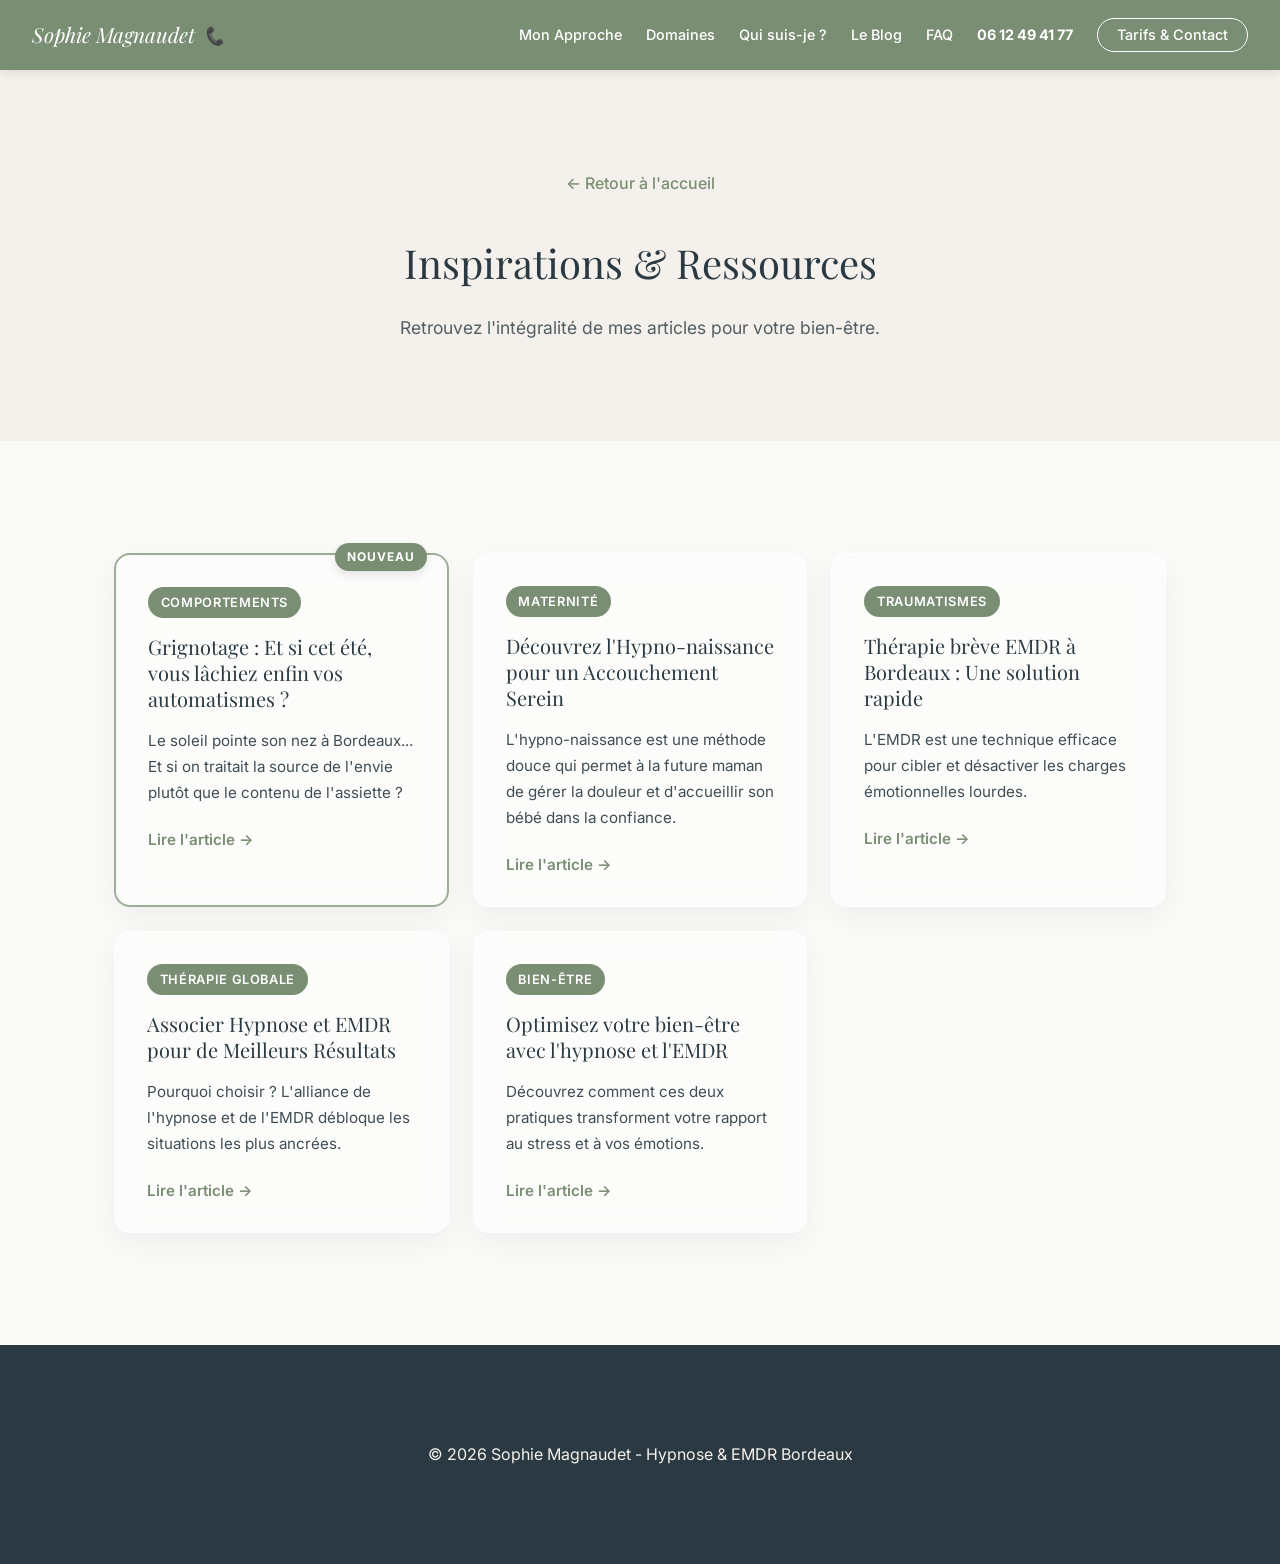
==== blog.html @ c0cc3ae2 "Add files via upload" ====
<!DOCTYPE html>
<html lang="fr" prefix="og: https://ogp.me/ns#">
<head>
    <meta charset="UTF-8">
    <meta name="viewport" content="width=device-width, initial-scale=1.0">

    <!-- ✅ SEO : Robots -->
    <meta name="robots" content="index, follow">

    <!-- ✅ SEO : Title & Meta Description -->
    <title>Blog Inspirations & Ressources | Sophie Magnaudet — Hypnose & EMDR Bordeaux</title>
    <meta name="description" content="Découvrez tous les articles de Sophie Magnaudet sur l'hypnose, l'EMDR et le bien-être à Bordeaux. Ressources pour surmonter le stress, les traumatismes et les blocages.">
    
    <link rel="canonical" href="https://www.hypnose-emdr-bordeaux.com/blog.html">

    <!-- Polices Google -->
    <link rel="preconnect" href="https://fonts.googleapis.com">
    <link rel="preconnect" href="https://fonts.gstatic.com" crossorigin>
    <link href="https://fonts.googleapis.com/css2?family=Inter:wght@400;500&family=Playfair+Display:ital,wght@0,400;0,600;1,400&display=swap" rel="stylesheet">

    <link rel="stylesheet" href="./styles.css">
    <style>
        .blog-header {
            padding: 100px 0 50px;
            background-color: var(--color-background);
            text-align: center;
        }
        .back-home {
            margin-bottom: 2rem;
            display: inline-block;
            color: var(--color-primary-dark);
            text-decoration: none;
            font-weight: 500;
        }
        .back-home:hover {
            text-decoration: underline;
        }
    </style>
</head>
<body>

    <!-- NAVIGATION -->
    <nav class="navbar" role="navigation" aria-label="Navigation principale">
        <div class="nav-brand">
            <a href="index.html" style="color: white; text-decoration: none;">Sophie Magnaudet</a>
            <a href="tel:0612494177" class="nav-mobile-tel" aria-label="Appeler">📞</a>
        </div>
        <a href="index.html#tarifs" class="nav-mobile-contact">Contact</a>
        <button class="hamburger" id="hamburger-btn" aria-label="Ouvrir le menu" aria-expanded="false">
            <span></span><span></span><span></span>
        </button>
        <ul class="nav-links" id="nav-menu">
            <li><a href="index.html#approche">Mon Approche</a></li>
            <li><a href="index.html#domaines">Domaines</a></li>
            <li><a href="index.html#qui-suis-je">Qui suis-je ?</a></li>
            <li><a href="#blog">Le Blog</a></li>
            <li><a href="index.html#faq">FAQ</a></li>
            <li><a href="tel:0612494177" class="nav-tel">06 12 49 41 77</a></li>
            <li><a href="index.html#tarifs" class="nav-btn">Tarifs & Contact</a></li>
        </ul>
    </nav>

    <header class="blog-header">
        <div class="container">
            <a href="index.html" class="back-home">← Retour à l'accueil</a>
            <h1 class="section-title">Inspirations & Ressources</h1>
            <p class="section-subtitle">Retrouvez l'intégralité de mes articles pour votre bien-être.</p>
        </div>
    </header>

    <!-- SECTION BLOG COMPLÈTE -->
    <section id="blog" class="section bg-light">
        <div class="container">
            <div class="blog-grid" id="blog-container">

                <!-- Article 5 (Nouveau) -->
                <article class="blog-card glass-card is-new">
                    <div class="new-badge">Nouveau</div>
                    <span class="blog-tag" style="background-color: var(--color-primary-dark);">Comportements</span>
                    <h3>Grignotage : Et si cet été, vous lâchiez enfin vos automatismes ?</h3>
                    <p>Le soleil pointe son nez à Bordeaux... Et si on traitait la source de l'envie plutôt que le contenu de l'assiette ?</p>
                    <div class="inline-article" id="art-5" style="display:none">
                        <div class="inline-article-body">
                            <p>Le soleil pointe son nez à Bordeaux, les terrasses se remplissent et, avec l’arrivée des beaux jours, une vieille habitude pointe souvent le bout de son nez : le grignotage.</p>
                            <p>Que ce soit par ennui le dimanche après-midi, pour décompresser après une journée de travail intense, ou simplement parce que le placard de la cuisine nous "appelle", ces petites bouchées répétées finissent par peser lourd sur la balance, et encore plus sur le moral.</p>
                            <p>Et si, cette année, avant de sortir les maillots, on s’occupait de « l’envie » plutôt que du contenu de l'assiette ?</p>
                            <h4>Le grignotage : quand la nourriture sert de « doudou »</h4>
                            <p>Soyons honnêtes : on grignote rarement du brocoli par ennui. On se tourne vers le sucre ou le gras parce qu’ils agissent comme un réconfort immédiat.</p>
                            <p>Dans mon cabinet, j'entends souvent : « Je ne sais pas pourquoi je fais ça, c’est plus fort que moi. » C’est normal ! Votre cerveau a simplement créé un court-circuit.</p>
                            <h4>L'EMDR et l'Hypnose pour "dé-cliquer" le grignotage</h4>
                            <p>La bonne nouvelle ? Un comportement, ça se modifie. Pas avec de la volonté pure, mais en retravaillant le mécanisme à la source.</p>
                            <p><strong>1. L'EMDR pour apaiser le besoin de compensation</strong><br>L'EMDR permet d'aller voir ce qui se cache derrière l'envie de grignoter.</p>
                            <p><strong>2. L'Hypnose pour reprogrammer le plaisir</strong><br>L'hypnose est l'outil roi pour changer les habitudes.</p>
                            <h4>3 astuces pour commencer dès aujourd'hui</h4>
                            <ul>
                                <li><strong>La pause de 5 minutes :</strong> Quand l'envie arrive, attendez un peu.</li>
                                <li><strong>Identifiez le besoin :</strong> Faim réelle ou besoin émotionnel ?</li>
                                <li><strong>Changez d'environnement :</strong> Rompez le rituel !</li>
                            </ul>
                        </div>
                        <button class="read-more-btn" onclick="toggleInline('art-5', this)">Refermer ↑</button>
                    </div>
                    <button onclick="toggleInline('art-5', this)" class="read-more-btn">Lire l'article →</button>
                </article>

                <!-- Article 1 -->
                <article class="blog-card glass-card">
                    <span class="blog-tag" style="background-color: var(--color-primary-dark);">Maternité</span>
                    <h3>Découvrez l'Hypno-naissance pour un Accouchement Serein</h3>
                    <p>L'hypno-naissance est une méthode douce qui permet à la future maman de gérer la douleur et d'accueillir son bébé dans la confiance.</p>
                    <div class="inline-article" id="art-1" style="display:none">
                        <div class="inline-article-body">
                            <h4>Qu'est-ce que l'hypno-naissance ?</h4>
                            <p>Il s'agit d'un état de relaxation profonde où le corps et l'esprit sont apaisés.</p>
                            <h4>Les bienfaits</h4>
                            <ul>
                                <li><strong>Gestion de la douleur :</strong> L'auto-hypnose modifie la perception.</li>
                                <li><strong>Réduction de l'anxiété :</strong> Libération des peurs.</li>
                            </ul>
                        </div>
                        <button class="read-more-btn" onclick="toggleInline('art-1', this)">Refermer ↑</button>
                    </div>
                    <button onclick="toggleInline('art-1', this)" class="read-more-btn">Lire l'article →</button>
                </article>

                <!-- Article 2 -->
                <article class="blog-card glass-card">
                    <span class="blog-tag" style="background-color: var(--color-primary-dark);">Traumatismes</span>
                    <h3>Thérapie brève EMDR à Bordeaux : Une solution rapide</h3>
                    <p>L'EMDR est une technique efficace pour cibler et désactiver les charges émotionnelles lourdes.</p>
                    <div class="inline-article" id="art-2" style="display:none">
                        <div class="inline-article-body">
                            <h4>Qu'est-ce que la thérapie brève EMDR ?</h4>
                            <p>L'EMDR utilise la stimulation bilatérale du cerveau pour traiter les traumatismes.</p>
                        </div>
                        <button class="read-more-btn" onclick="toggleInline('art-2', this)">Refermer ↑</button>
                    </div>
                    <button onclick="toggleInline('art-2', this)" class="read-more-btn">Lire l'article →</button>
                </article>

                <!-- Article 3 -->
                <article class="blog-card glass-card">
                    <span class="blog-tag" style="background-color: var(--color-primary-dark);">Thérapie Globale</span>
                    <h3>Associer Hypnose et EMDR pour de Meilleurs Résultats</h3>
                    <p>Pourquoi choisir ? L'alliance de l'hypnose et de l'EMDR débloque les situations les plus ancrées.</p>
                    <div class="inline-article" id="art-3" style="display:none">
                        <div class="inline-article-body">
                            <h4>Pourquoi associer hypnose et EMDR ?</h4>
                            <p>L'hypnose prépare l'esprit, l'EMDR traite le traumatisme en profondeur.</p>
                        </div>
                        <button class="read-more-btn" onclick="toggleInline('art-3', this)">Refermer ↑</button>
                    </div>
                    <button onclick="toggleInline('art-3', this)" class="read-more-btn">Lire l'article →</button>
                </article>

                <!-- Article 4 -->
                <article class="blog-card glass-card">
                    <span class="blog-tag" style="background-color: var(--color-primary-dark);">Bien-être</span>
                    <h3>Optimisez votre bien-être avec l'hypnose et l'EMDR</h3>
                    <p>Découvrez comment ces deux pratiques transforment votre rapport au stress et à vos émotions.</p>
                    <div class="inline-article" id="art-4" style="display:none">
                        <div class="inline-article-body">
                            <h4>Les bienfaits concrets</h4>
                            <ul>
                                <li>Réduction du stress</li>
                                <li>Sommeil amélioré</li>
                                <li>Confiance en soi</li>
                            </ul>
                        </div>
                        <button class="read-more-btn" onclick="toggleInline('art-4', this)">Refermer ↑</button>
                    </div>
                    <button onclick="toggleInline('art-4', this)" class="read-more-btn">Lire l'article →</button>
                </article>

            </div>
        </div>
    </section>

    <footer class="section footer-section">
        <div class="container text-center">
            <p>© 2026 Sophie Magnaudet - Hypnose & EMDR Bordeaux</p>
        </div>
    </footer>

    <script>
        // Menu Hamburger
        const hamburgerBtn = document.getElementById('hamburger-btn');
        const navMenu = document.getElementById('nav-menu');
        hamburgerBtn.addEventListener('click', () => {
            const expanded = hamburgerBtn.getAttribute('aria-expanded') === 'true';
            hamburgerBtn.setAttribute('aria-expanded', !expanded);
            navMenu.classList.toggle('active');
        });

        // Toggle articles
        function toggleInline(id, btn) {
            const art = document.getElementById(id);
            if (art.style.display === 'none' || art.style.display === '') {
                art.style.display = 'block';
                btn.innerText = 'Refermer ↑';
            } else {
                art.style.display = 'none';
                btn.innerText = 'Lire l\'article →';
                // Scroll back to card if needed
                btn.closest('.blog-card').scrollIntoView({ behavior: 'smooth', block: 'start' });
            }
        }
    </script>
</body>
</html>
---- styles.css ----
﻿/* =========================================
   Design System â€” Hypnose & EMDR Bordeaux
   Sophie Magnaudet | Premium & ThÃ©rapeutique
   ========================================= */
:root {
    --color-primary: #9DAE97;
    --color-primary-dark: #7A8E74;
    --color-background: #F4F0EB;
    --color-bg-light: #FAFAF8;
    --color-text: #2B3A42;
    --color-white: #FFFFFF;
    --color-glass-bg: rgba(255, 255, 255, 0.45);
    --color-glass-border: rgba(255, 255, 255, 0.6);
    --nav-height: 70px;
}

* { margin: 0; padding: 0; box-sizing: border-box; }

html { 
    scroll-behavior: smooth; 
}

/* Offset pour les ancres avec le menu fixe */
section, footer, [id] {
    scroll-margin-top: 80px;
}

body {
    font-family: 'Inter', sans-serif;
    color: var(--color-text);
    background-color: var(--color-background);
    line-height: 1.7;
}

h1, h2, h3 { font-family: 'Playfair Display', serif; font-weight: 400; }
img { max-width: 100%; height: auto; display: block; }

.text-center { text-align: center; }
.bg-light { background-color: var(--color-bg-light); }

/* =======================================
   CONTENEURS & SECTIONS
   ======================================= */
.container {
    max-width: 1100px;
    margin: 0 auto;
    padding: 0 1.5rem;
}

.section { padding: 6rem 0; }

.section-title {
    font-size: clamp(1.8rem, 4vw, 2.5rem); /* Responsive sans media query */
    text-align: center;
    margin-bottom: 3rem;
    color: var(--color-text);
}

.section-subtitle {
    text-align: center;
    font-size: 1.1rem;
    margin-top: -2rem;
    margin-bottom: 3rem;
    opacity: 0.8;
}

/* =======================================
   TOP BAR (Contact info prior to Navigation)
   ======================================= */
.top-bar {
    background-color: var(--color-background);
    color: var(--color-text);
    border-bottom: 1px solid rgba(43, 58, 66, 0.1);
    font-size: 0.85rem;
}

.top-bar-inner {
    display: flex;
    justify-content: space-between;
    align-items: center;
    padding: 0.5rem 1.5rem;
}

.top-bar-right {
    display: flex;
    gap: 1.5rem;
    align-items: center;
}

.top-bar a {
    color: inherit;
    text-decoration: none;
    transition: color 0.3s ease;
}

.top-bar a:hover {
    color: var(--color-primary-dark);
}

@media screen and (max-width: 768px) {
    .top-bar-inner {
        flex-direction: column;
        gap: 0.25rem;
        text-align: center;
        padding: 0.5rem 1rem;
    }
    .hide-mobile {
        display: none !important;
    }
    .top-bar-right {
        justify-content: center;
    }
}

/* =======================================
   NAVIGATION â€” avec hamburger mobile
   ======================================= */
.navbar {
    position: sticky;
    top: 0;
    left: 0;
    width: 100%;
    height: var(--nav-height);
    display: flex;
    justify-content: space-between;
    align-items: center;
    padding: 0 2rem;
    z-index: 200;
    background: var(--color-primary-dark);
    box-shadow: 0 2px 10px rgba(0,0,0,0.1);
    flex-shrink: 0;
}

.nav-brand {
    font-family: 'Playfair Display', serif;
    font-size: 1.3rem;
    font-style: italic;
    color: var(--color-white);
    text-decoration: none;
    display: flex;
    align-items: center;
    gap: 0.5rem;
}

.nav-mobile-tel {
    display: inline; /* visible everywhere */
    text-decoration: none;
    font-size: 1.1rem;
    line-height: 1;
}

.nav-mobile-contact {
    display: none; /* hidden on desktop */
}

.nav-links {
    list-style: none;
    display: flex;
    align-items: center;
    gap: 1.5rem;
}

.nav-links a {
    text-decoration: none;
    color: var(--color-white);
    font-weight: 500;
    font-size: 0.9rem;
    transition: opacity 0.3s;
    white-space: nowrap;
}

.nav-links a:hover { opacity: 0.8; }

.nav-tel {
    font-weight: 700 !important;
}

.nav-btn {
    border: 1px solid var(--color-white);
    padding: 0.45rem 1.2rem;
    border-radius: 20px;
}

/* Bouton hamburger */
.hamburger {
    display: none;
    flex-direction: column;
    justify-content: center;
    gap: 5px;
    width: 40px;
    height: 40px;
    background: none;
    border: none;
    cursor: pointer;
    padding: 4px;
    z-index: 300;
}

.hamburger span {
    display: block;
    width: 100%;
    height: 2px;
    background-color: var(--color-white);
    border-radius: 2px;
    transition: all 0.3s ease;
}

/* =======================================
   HERO SECTION
   ======================================= */
.hero-section {
    position: relative;
    min-height: 700px;
    height: auto;
    display: flex;
    align-items: center;
    justify-content: center;
    background: url('https://images.unsplash.com/photo-1441974231531-c6227db76b6e?q=60&w=1280&auto=format&fit=crop') no-repeat center top / cover;
    overflow: hidden;
}

.hero-overlay {
    position: absolute;
    inset: 0;
    /* Overlay solide sans blur pour meilleures performances */
    background: linear-gradient(135deg, rgba(244, 240, 235, 0.95) 0%, rgba(244, 240, 235, 0.80) 100%);
    z-index: 1;
}

.hero-content {
    position: relative;
    z-index: 2;
    text-align: center;
    max-width: 820px;
    width: 100%;
    padding: 2rem 1.5rem;
    margin-top: 0;
}

/* Split layout: text + photo */
.hero-content-split {
    max-width: 1100px;
    display: flex;
    align-items: center;
    gap: 4rem;
    text-align: left;
}

.hero-text {
    flex: 1;
    min-width: 0;
}

.hero-text .glass-card {
    max-width: 100%;
    margin: 0;
}

.hero-text .cta-container {
    justify-content: flex-start;
}

.hero-photo-wrapper {
    flex-shrink: 0;
    display: flex;
    align-items: center;
    justify-content: center;
}

.hero-photo {
    width: 280px;
    height: auto;
    object-fit: contain;
    border-radius: 12px;
    border: 3px solid var(--color-glass-border);
    box-shadow: 0 20px 60px rgba(0, 0, 0, 0.15);
}


.hero-title {
    font-size: clamp(1.6rem, 3vw, 2.5rem);
    color: var(--color-text);
    margin-bottom: 1rem;
    line-height: 1.3;
    text-shadow: 0 4px 15px rgba(255, 255, 255, 0.9);
}

.hero-main-keyword {
    display: block;
    font-size: clamp(2.2rem, 5vw, 4rem);
    font-family: 'Playfair Display', serif;
    font-weight: 600;
    color: var(--color-primary-dark);
    margin-bottom: 0.5rem;
    line-height: 1.1;
}

.hero-title .highlight {
    font-style: italic;
    color: var(--color-primary-dark);
}

.hero-subtitle {
    font-size: clamp(1rem, 2.5vw, 1.15rem);
    margin-bottom: 2rem;
    font-weight: 400;
    color: var(--color-text);
    text-shadow: 0 2px 10px rgba(255, 255, 255, 0.8);
}

/* =======================================
   EXPERTISES
   ======================================= */
.expertises-section {
    background-color: var(--color-background);
    padding-top: 4rem;
    padding-bottom: 2rem;
}

.expertise-grid {
    display: grid;
    grid-template-columns: repeat(auto-fit, minmax(320px, 1fr));
    gap: 2.5rem;
    max-width: 900px;
    margin: 0 auto;
}

.expertise-card {
    display: flex;
    flex-direction: column;
    align-items: center;
    text-align: center;
    padding: 3rem 2rem;
    border: 2px solid transparent;
    transition: transform 0.4s ease, box-shadow 0.4s ease, border-color 0.4s ease;
}

.expertise-card:hover {
    transform: translateY(-10px);
    box-shadow: 0 15px 40px rgba(0, 0, 0, 0.08);
    border-color: var(--color-primary);
}

.expertise-icon {
    font-size: 3.5rem;
    margin-bottom: 1.5rem;
}

.expertise-card h3 {
    font-size: 1.8rem;
    color: var(--color-primary-dark);
    margin-bottom: 1rem;
}

.expertise-card p {
    font-size: 1.1rem;
    margin-bottom: 2rem;
    flex-grow: 1;
}

.expertise-btn {
    width: 100%;
    max-width: 200px;
}

/* =======================================
   GLASSMORPHISM CARDS
   ======================================= */
.glass-card {
    background: var(--color-glass-bg);
    border: 1px solid var(--color-glass-border);
    backdrop-filter: blur(12px);
    -webkit-backdrop-filter: blur(12px);
    border-radius: 16px;
    padding: 2rem;
    box-shadow: 0 10px 30px rgba(0, 0, 0, 0.05);
}

.hero-content .glass-card {
    max-width: 620px;
    margin: 0 auto;
}

.glass-text {
    font-size: 1.2rem;
    font-style: italic;
    margin-bottom: 1.5rem;
}

.glass-author {
    font-size: 0.85rem;
    font-weight: 500;
    display: block;
    margin-top: 0.5rem;
    color: var(--color-primary-dark);
    font-style: normal;
}

/* =======================================
   BOUTONS & CTA
   ======================================= */
.cta-container {
    display: flex;
    gap: 1rem;
    justify-content: center;
    margin-top: 1.5rem;
    flex-wrap: wrap;
}

.btn {
    text-decoration: none;
    padding: 0.85rem 1.8rem;
    border-radius: 30px;
    font-weight: 500;
    font-size: 0.95rem;
    transition: all 0.3s ease;
    display: inline-block;
}

.btn-primary {
    background-color: var(--color-primary);
    color: var(--color-white);
    border: 2px solid var(--color-primary);
    box-shadow: 0 4px 15px rgba(157, 174, 151, 0.4);
}

.btn-primary:hover {
    background-color: var(--color-primary-dark);
    border-color: var(--color-primary-dark);
    transform: translateY(-2px);
}

.btn-outline {
    background-color: transparent;
    color: var(--color-text);
    border: 2px solid rgba(43, 58, 66, 0.5);
}

.btn-outline:hover {
    background-color: var(--color-text);
    color: var(--color-white);
}

/* =======================================
   GRILLES
   ======================================= */
.grid-2 {
    display: grid;
    grid-template-columns: 1fr 1fr;
    gap: 3rem;
    align-items: center;
}

.approach-text p { margin-bottom: 1.2rem; font-size: 1.05rem; }

.card-grid {
    display: grid;
    grid-template-columns: repeat(auto-fit, minmax(280px, 1fr));
    gap: 1.5rem;
}

/* Plongeon dans l'Inconscient (CÃ´tÃ© Psycho) */
#domaines {
    background-color: var(--color-text);
    color: var(--color-background);
    position: relative;
    overflow: hidden;
}

#domaines::before {
    content: '';
    position: absolute;
    top: -50%; left: -50%; width: 200%; height: 200%;
    background: radial-gradient(circle, rgba(157, 174, 151, 0.07) 0%, transparent 50%),
                radial-gradient(circle, rgba(122, 142, 116, 0.03) 0%, transparent 40%);
    background-position: 0 0, 30% 30%;
    pointer-events: none;
    z-index: 0;
}

#domaines .container { position: relative; z-index: 1; }

#domaines .section-title,
#domaines .section-subtitle {
    color: var(--color-background);
}

#domaines .glass-card {
    background: rgba(255, 255, 255, 0.05);
    border: 1px solid rgba(255, 255, 255, 0.1);
    box-shadow: 0 4px 30px rgba(0, 0, 0, 0.3);
    backdrop-filter: blur(8px);
}

.domain-card h3 {
    font-size: 1.3rem;
    margin-bottom: 0.8rem;
    color: var(--color-primary-dark);
}

#domaines .domain-card h3 {
    color: var(--color-primary);
}

/* =======================================
   CARNET DE VOYAGE (Qui suis-je)
   ======================================= */
.diary-card {
    max-width: 750px;
    margin: 0 auto;
    padding: 3rem;
    background-color: var(--color-white);
    background-image: linear-gradient(rgba(157, 174, 151, 0.07) 1px, transparent 1px);
    background-size: 100% 2.5rem;
    border-radius: 8px;
    box-shadow: 2px 4px 20px rgba(0, 0, 0, 0.07);
}

.diary-text {
    font-family: 'Playfair Display', serif;
    font-size: 1.1rem;
    line-height: 2.5rem;
    color: var(--color-text);
    margin-bottom: 0.5rem;
}

.italic-text { font-style: italic; color: var(--color-primary-dark); }

.diary-signature {
    display: flex;
    align-items: center;
    justify-content: flex-end;
    gap: 1rem;
    margin-top: 2.5rem;
    font-family: 'Playfair Display', serif;
    font-style: italic;
    color: var(--color-primary-dark);
    font-size: 1.1rem;
}

.diary-signature img {
    width: 60px;
    height: auto;
    border-radius: 6px;
    object-fit: contain;
    border: 2px solid var(--color-primary);
    flex-shrink: 0;
}

/* =======================================
   LE BLOG
   ======================================= */
.blog-grid {
    display: grid;
    grid-template-columns: repeat(auto-fit, minmax(280px, 1fr));
    gap: 1.5rem;
    padding: 1rem 0;
}

.blog-card {
    display: flex;
    flex-direction: column;
    padding: 2rem;
    transition: transform 0.3s ease, box-shadow 0.3s ease;
}

.blog-card:hover {
    transform: translateY(-5px);
    box-shadow: 0 12px 30px rgba(0, 0, 0, 0.08);
    border-color: var(--color-primary);
}

.blog-tag {
    display: inline-block;
    align-self: flex-start;
    padding: 0.3rem 0.8rem;
    background-color: var(--color-primary);
    color: var(--color-white);
    border-radius: 20px;
    font-size: 0.8rem;
    font-weight: 600;
    margin-bottom: 1rem;
    text-transform: uppercase;
    letter-spacing: 0.05em;
}

.blog-card h3 {
    font-size: 1.25rem;
    margin-bottom: 1rem;
    color: var(--color-text);
    line-height: 1.3;
}

.blog-card p {
    font-size: 0.95rem;
    opacity: 0.9;
}

.read-more-btn {
    background: none;
    border: none;
    color: var(--color-primary-dark);
    font-weight: 600;
    font-size: 0.95rem;
    cursor: pointer;
    text-align: left;
    margin-top: 1.5rem;
    padding: 0;
    display: inline-flex;
    align-items: center;
    gap: 0.5rem;
    transition: color 0.3s, transform 0.3s;
    font-family: 'Inter', sans-serif;
    outline: none;
}

.read-more-btn:hover, .read-more-btn:focus {
    color: var(--color-text);
}

.read-more-btn span {
    transition: transform 0.3s ease;
}

.read-more-btn:hover span, .read-more-btn:focus span {
    transform: translateX(5px);
}

/* =======================================
   FAQ
   ======================================= */
.faq-list {
    display: flex;
    flex-direction: column;
    gap: 1.2rem;
    max-width: 780px;
    margin: 0 auto;
}

.faq-q {
    font-size: 1.1rem;
    margin-bottom: 0.6rem;
    color: var(--color-text);
    font-family: 'Inter', sans-serif;
    font-weight: 600;
}

/* =======================================
   FOOTER & CONTACT
   ======================================= */
.footer-section {
    background-color: var(--color-text);
    color: var(--color-background);
}

.footer-section .section-title,
.footer-section h3 {
    color: var(--color-background);
}

.tarif-box {
    max-width: 480px;
    margin: 0 auto 3rem auto;
    background: rgba(255, 255, 255, 0.08);
    border-color: rgba(255, 255, 255, 0.2);
}

.tarif-price {
    font-family: 'Playfair Display', serif;
    font-size: 2.8rem;
    color: var(--color-primary);
    margin-bottom: 0.5rem;
}

.tarif-note { font-size: 0.9rem; opacity: 0.7; margin-top: 0.8rem; }

.contact-cards {
    display: flex;
    justify-content: center;
    gap: 2rem;
    margin: 2rem auto;
    flex-wrap: wrap;
}

.contact-action-card {
    text-decoration: none;
    color: var(--color-background);
    padding: 2rem;
    min-width: 260px;
    max-width: 300px;
    text-align: center;
    background: rgba(255, 255, 255, 0.08);
    border-color: rgba(255, 255, 255, 0.2);
    transition: all 0.3s ease;
    flex: 1;
}

.contact-action-card:hover {
    transform: translateY(-5px);
    background: rgba(255, 255, 255, 0.15);
}

.contact-action-card h3 {
    margin: 0.8rem 0 0.5rem;
    font-size: 1.3rem;
    color: var(--color-background);
}

.contact-hl {
    color: var(--color-primary);
    font-weight: 600;
    font-size: 1.05rem;
    display: block;
    margin-top: 0.3rem;
}

.footer-address {
    font-style: normal;
    margin-top: 2rem;
    font-size: 1rem;
    opacity: 0.8;
}

.footer-copy {
    margin-top: 3rem;
    font-size: 0.8rem;
    opacity: 0.4;
}

/* =======================================
   ARTICLES INLINE â€” Compatible iFrame Wix
   (remplace la modal non-fonctionnelle dans les iFrames)
   ======================================= */
.inline-article {
    border-top: 2px solid var(--color-primary);
    margin-top: 1.5rem;
    padding-top: 1.5rem;
    animation: fadeInDown 0.3s ease;
}

@keyframes fadeInDown {
    from { opacity: 0; transform: translateY(-10px); }
    to   { opacity: 1; transform: translateY(0); }
}

.inline-article-body h4 {
    font-family: 'Playfair Display', serif;
    font-size: 1.2rem;
    color: var(--color-primary-dark);
    margin-bottom: 0.8rem;
    margin-top: 1.2rem;
}

.inline-article-body h4:first-child {
    margin-top: 0;
}

.inline-article-body p {
    margin-bottom: 1rem;
    line-height: 1.7;
    font-size: 0.97rem;
    color: var(--color-text);
}

.inline-article-body ul {
    padding-left: 1.2rem;
    margin-bottom: 1rem;
}

.inline-article-body li {
    margin-bottom: 0.5rem;
    line-height: 1.6;
    font-size: 0.95rem;
}




/* =======================================
   ANIMATIONS
   ======================================= */
@keyframes fadeIn {
    from { opacity: 0; transform: translateY(20px); }
    to   { opacity: 1; transform: translateY(0); }
}

/* =======================================
   CONTACT FORM
   ======================================= */
.contact-form-container {
    max-width: 600px;
    margin: 3rem auto;
    padding: 2.5rem 2rem;
    background: rgba(255, 255, 255, 0.05);
    border: 1px solid rgba(255, 255, 255, 0.15);
    text-align: left;
    border-radius: 12px;
}

.contact-form-container h3 {
    text-align: center;
    color: var(--color-background);
    font-size: 1.8rem;
    margin-bottom: 0.5rem;
}

.contact-form-subtitle {
    text-align: center;
    color: rgba(244, 240, 235, 0.8);
    font-size: 0.95rem;
    margin-bottom: 2rem;
}

.form-group {
    margin-bottom: 1.5rem;
}

.form-group label {
    display: block;
    margin-bottom: 0.5rem;
    color: rgba(244, 240, 235, 0.9);
    font-size: 0.9rem;
    font-weight: 500;
}

.form-input {
    width: 100%;
    padding: 0.9rem 1rem;
    border: 1px solid rgba(255, 255, 255, 0.2);
    border-radius: 8px;
    background: rgba(255, 255, 255, 0.1);
    color: var(--color-background);
    font-family: 'Inter', sans-serif;
    font-size: 1rem;
    transition: border-color 0.3s, background 0.3s;
}

.form-input::placeholder {
    color: rgba(244, 240, 235, 0.5);
}

.form-input:focus {
    outline: none;
    border-color: var(--color-primary);
    background: rgba(255, 255, 255, 0.15);
}

.submit-btn {
    width: 100%;
    margin-top: 1rem;
    font-size: 1.1rem;
    padding: 1rem;
    cursor: pointer;
    background-color: var(--color-background);
    color: var(--color-text);
    border: 2px solid var(--color-background);
}

.submit-btn:hover {
    background-color: transparent;
    color: var(--color-background);
}

/* =======================================
   âœ… MOBILE â€” Responsive complet
   ======================================= */
@media screen and (max-width: 900px) {
    .navbar { padding: 0 1rem; }
    
    .nav-brand { font-size: 1.1rem; }

    /* TÃ©lÃ©phone collÃ© au nom (mobile) */
    .nav-mobile-tel {
        display: inline;
        font-size: 1rem;
    }

    /* Bouton Contact rapide */
    .nav-mobile-contact {
        background: var(--color-white);
        color: var(--color-primary-dark);
        font-weight: 600;
        padding: 0.3rem 0.8rem;
        border-radius: 12px;
        font-size: 0.85rem;
        text-decoration: none;
        margin-left: auto;
        margin-right: 15px;
    }

    /* Hero split â†’ colonne unique sur mobile */
    .hero-content-split {
        flex-direction: column;
        text-align: center;
    }
    .hero-text .cta-container { justify-content: center; }
    .hero-photo { width: 220px; height: auto; margin: 0 auto; }
    .hero-photo-wrapper { margin-top: 2rem; } /* Photo aprÃ¨s le texte sur mobile */

    /* Navigation : passe en menu hamburger */
    .hamburger { display: flex; }


    .nav-links {
        display: none;
        position: absolute;
        top: var(--nav-height);
        left: 0;
        right: 0;
        background: var(--color-primary-dark);
        flex-direction: column;
        align-items: stretch;
        gap: 0;
        padding: 1rem 0;
        border-bottom: 2px solid var(--color-primary);
        z-index: 199;
    }

    .nav-links.is-open { display: flex; }

    .nav-links li { border-bottom: 1px solid rgba(255,255,255,0.1); }

    .nav-links a {
        display: block;
        padding: 1rem 2rem;
        font-size: 1rem;
        color: var(--color-white);
    }

    .nav-btn {
        border: none;
        border-radius: 0;
        padding: 1rem 2rem;
        font-weight: 700;
        color: var(--color-white) !important;
    }

    /* Grille â†’ colonne unique */
    .grid-2 {
        grid-template-columns: 1fr;
        gap: 2rem;
    }

    /* Sections moins hautes */
    .section { padding: 4rem 0; }

    /* Hero */
    .hero-title { font-size: 2.2rem; }
    .cta-container { flex-direction: column; align-items: center; }
    .btn { width: 100%; max-width: 340px; text-align: center; }

    /* Carnet de voyage */
    .diary-card {
        padding: 2rem 1.5rem;
    }
    .diary-text { line-height: 2rem; }

    /* Cards contact â†’ On force un affichage cÃ´te Ã  cÃ´te mais compact */
    .contact-cards {
        gap: 1rem;
    }
    .contact-action-card { 
        min-width: 45%; 
        padding: 1.5rem 1rem; 
    }
    .contact-action-card h3 {
        font-size: 1.1rem;
    }
    .contact-hl {
        font-size: 0.9rem;
    }
}

@media screen and (max-width: 480px) {
    .container { padding: 0 1rem; }
    .section-title { margin-bottom: 2rem; }
    .glass-card { padding: 1.5rem; }
    .diary-card { padding: 1.5rem 1rem; }
    .tarif-box { padding: 1.5rem; }
    
    /* On resserre encore plus les cartes contacts pour les tout petits Ã©crans */
    .contact-cards { gap: 0.5rem; }
    .contact-action-card { padding: 1rem 0.5rem; }
    .contact-action-card span[aria-hidden] { font-size: 1.8rem !important; }
    .contact-hl { font-size: 0.75rem; word-break: break-word; }
}

/* =======================================
   ANIMATIONS & HIGHLIGHTS (Latest Post)
   ======================================= */
.blog-card.is-new {
    border: 2px solid var(--color-primary);
    position: relative;
    overflow: visible;
    animation: softGlow 3s infinite alternate ease-in-out;
}

.new-badge {
    position: absolute;
    top: -12px;
    right: 20px;
    background: var(--color-primary-dark);
    color: white;
    padding: 4px 12px;
    border-radius: 20px;
    font-size: 0.75rem;
    font-weight: 700;
    text-transform: uppercase;
    letter-spacing: 1px;
    box-shadow: 0 4px 10px rgba(0,0,0,0.1);
    z-index: 10;
}

@keyframes softGlow {
    from { box-shadow: 0 5px 15px rgba(0,0,0,0.05); }
    to { box-shadow: 0 5px 25px rgba(157, 174, 151, 0.3); }
}
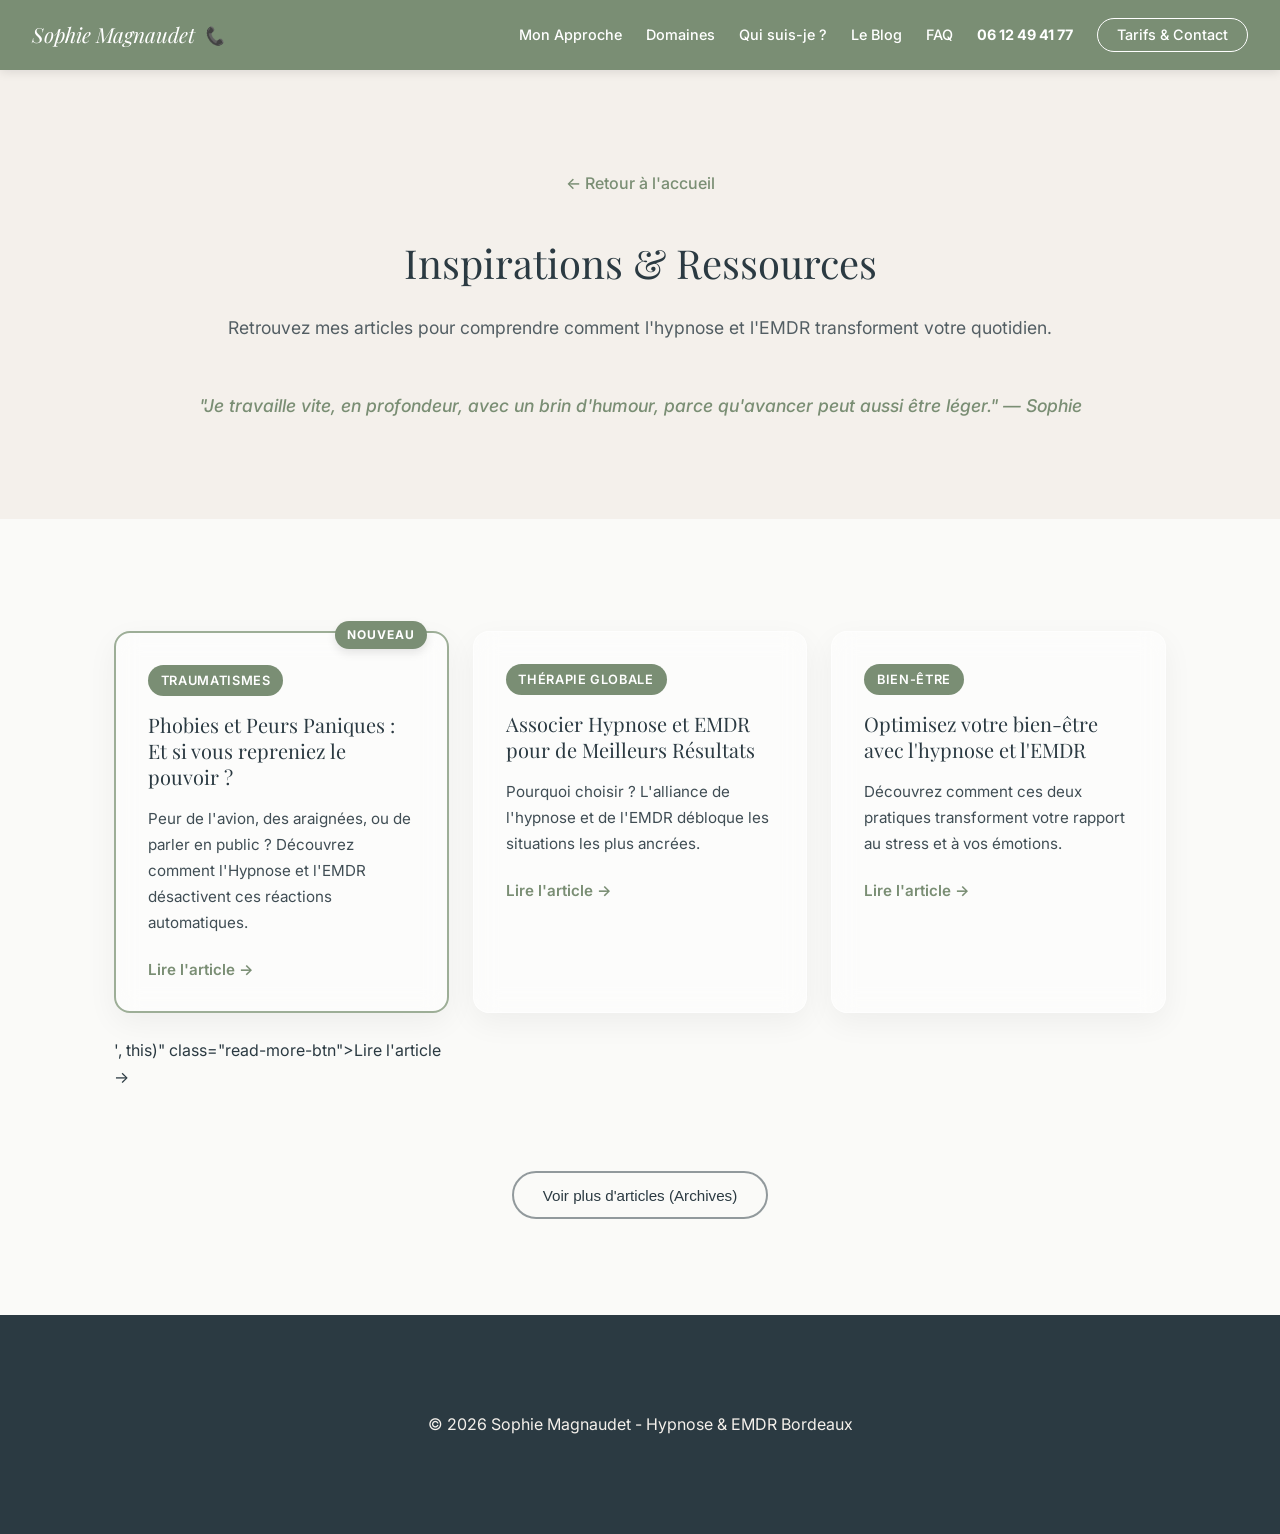
==== commit f0294385: "Add files via upload" ====
--- a/blog.html
+++ b/blog.html
@@ -64,114 +64,124 @@
         <div class="container">
             <a href="index.html" class="back-home">← Retour à l'accueil</a>
             <h1 class="section-title">Inspirations & Ressources</h1>
-            <p class="section-subtitle">Retrouvez l'intégralité de mes articles pour votre bien-être.</p>
+            <p class="section-subtitle">Retrouvez mes articles pour comprendre comment l'hypnose et l'EMDR transforment votre quotidien.</p>
+            <div class="text-center" style="margin-bottom: 3rem;">
+                <p class="glass-author" style="font-size: 1.1rem; font-style: italic;">"Je travaille vite, en profondeur, avec un brin d'humour, parce qu'avancer peut aussi être léger." — Sophie</p>
+            </div>
         </div>
     </header>
 
     <!-- SECTION BLOG COMPLÈTE -->
     <section id="blog" class="section bg-light">
         <div class="container">
-            <div class="blog-grid" id="blog-container">
-
-                <!-- Article 5 (Nouveau) -->
+            <div class="blog-grid" id                <!-- Article 6 (Nouveau: Phobies) -->
                 <article class="blog-card glass-card is-new">
                     <div class="new-badge">Nouveau</div>
-                    <span class="blog-tag" style="background-color: var(--color-primary-dark);">Comportements</span>
-                    <h3>Grignotage : Et si cet été, vous lâchiez enfin vos automatismes ?</h3>
-                    <p>Le soleil pointe son nez à Bordeaux... Et si on traitait la source de l'envie plutôt que le contenu de l'assiette ?</p>
-                    <div class="inline-article" id="art-5" style="display:none">
+                    <span class="blog-tag" style="background-color: var(--color-primary-dark);">Traumatismes</span>
+                    <h3>Phobies et Peurs Paniques : Et si vous repreniez le pouvoir ?</h3>
+                    <p>Peur de l'avion, des araignées, ou de parler en public ? Découvrez comment l'Hypnose et l'EMDR désactivent ces réactions automatiques.</p>
+                    <div class="inline-article" id="art-6" style="display:none">
                         <div class="inline-article-body">
-                            <p>Le soleil pointe son nez à Bordeaux, les terrasses se remplissent et, avec l’arrivée des beaux jours, une vieille habitude pointe souvent le bout de son nez : le grignotage.</p>
-                            <p>Que ce soit par ennui le dimanche après-midi, pour décompresser après une journée de travail intense, ou simplement parce que le placard de la cuisine nous "appelle", ces petites bouchées répétées finissent par peser lourd sur la balance, et encore plus sur le moral.</p>
-                            <p>Et si, cette année, avant de sortir les maillots, on s’occupait de « l’envie » plutôt que du contenu de l'assiette ?</p>
-                            <h4>Le grignotage : quand la nourriture sert de « doudou »</h4>
-                            <p>Soyons honnêtes : on grignote rarement du brocoli par ennui. On se tourne vers le sucre ou le gras parce qu’ils agissent comme un réconfort immédiat.</p>
-                            <p>Dans mon cabinet, j'entends souvent : « Je ne sais pas pourquoi je fais ça, c’est plus fort que moi. » C’est normal ! Votre cerveau a simplement créé un court-circuit.</p>
-                            <h4>L'EMDR et l'Hypnose pour "dé-cliquer" le grignotage</h4>
-                            <p>La bonne nouvelle ? Un comportement, ça se modifie. Pas avec de la volonté pure, mais en retravaillant le mécanisme à la source.</p>
-                            <p><strong>1. L'EMDR pour apaiser le besoin de compensation</strong><br>L'EMDR permet d'aller voir ce qui se cache derrière l'envie de grignoter.</p>
-                            <p><strong>2. L'Hypnose pour reprogrammer le plaisir</strong><br>L'hypnose est l'outil roi pour changer les habitudes.</p>
-                            <h4>3 astuces pour commencer dès aujourd'hui</h4>
-                            <ul>
-                                <li><strong>La pause de 5 minutes :</strong> Quand l'envie arrive, attendez un peu.</li>
-                                <li><strong>Identifiez le besoin :</strong> Faim réelle ou besoin émotionnel ?</li>
-                                <li><strong>Changez d'environnement :</strong> Rompez le rituel !</li>
-                            </ul>
+                            <p>Une phobie, c'est comme une alarme incendie qui se déclenche alors qu'il n'y a pas de feu. Votre cerveau "beugue" et envoie un signal de survie face à une situation qui n'est pas réellement dangereuse.</p>
+                            <h4>Pourquoi ça ne part pas tout seul ?</h4>
+                            <p>Parce que la phobie est logée dans votre cerveau émotionnel (limbique). Vous avez beau vous dire rationnellement que "l'avion est le moyen de transport le plus sûr", votre corps, lui, hurle le contraire.</p>
+                            <h4>L'Hypnose et l'EMDR : Le duo gagnant</h4>
+                            <p><strong>1. L'EMDR pour désensibiliser le souvenir source</strong><br>Souvent, une phobie est liée à un évènement passé mal "digéré". L'EMDR permet de retraiter cette information pour que le cerveau comprenne que le danger est terminé.</p>
+                            <p><strong>2. L'Hypnose pour reprogrammer la réaction</strong><br>En état d'hypnose, nous apprenons à votre inconscient à rester calme et en sécurité dans les situations qui posaient problème.</p>
+                            <p>Changer est possible, et souvent bien plus rapide qu'on ne l'imagine.</p>
                         </div>
-                        <button class="read-more-btn" onclick="toggleInline('art-5', this)">Refermer ↑</button>
-                    </div>
-                    <button onclick="toggleInline('art-5', this)" class="read-more-btn">Lire l'article →</button>
+                        <button class="read-more-btn" onclick="toggleInline('art-6', this)">Refermer ↑</button>
+                    </div>
+                    <button onclick="toggleInline('art-6', this)" class="read-more-btn">Lire l'article →</button>
                 </article>
 
-                <!-- Article 1 -->
-                <article class="blog-card glass-card">
-                    <span class="blog-tag" style="background-color: var(--color-primary-dark);">Maternité</span>
-                    <h3>Découvrez l'Hypno-naissance pour un Accouchement Serein</h3>
-                    <p>L'hypno-naissance est une méthode douce qui permet à la future maman de gérer la douleur et d'accueillir son bébé dans la confiance.</p>
-                    <div class="inline-article" id="art-1" style="display:none">
-                        <div class="inline-article-body">
-                            <h4>Qu'est-ce que l'hypno-naissance ?</h4>
-                            <p>Il s'agit d'un état de relaxation profonde où le corps et l'esprit sont apaisés.</p>
-                            <h4>Les bienfaits</h4>
-                            <ul>
-                                <li><strong>Gestion de la douleur :</strong> L'auto-hypnose modifie la perception.</li>
-                                <li><strong>Réduction de l'anxiété :</strong> Libération des peurs.</li>
-                            </ul>
-                        </div>
-                        <button class="read-more-btn" onclick="toggleInline('art-1', this)">Refermer ↑</button>
-                    </div>
-                    <button onclick="toggleInline('art-1', this)" class="read-more-btn">Lire l'article →</button>
-                </article>
-
-                <!-- Article 2 -->
-                <article class="blog-card glass-card">
-                    <span class="blog-tag" style="background-color: var(--color-primary-dark);">Traumatismes</span>
-                    <h3>Thérapie brève EMDR à Bordeaux : Une solution rapide</h3>
-                    <p>L'EMDR est une technique efficace pour cibler et désactiver les charges émotionnelles lourdes.</p>
-                    <div class="inline-article" id="art-2" style="display:none">
-                        <div class="inline-article-body">
-                            <h4>Qu'est-ce que la thérapie brève EMDR ?</h4>
-                            <p>L'EMDR utilise la stimulation bilatérale du cerveau pour traiter les traumatismes.</p>
-                        </div>
-                        <button class="read-more-btn" onclick="toggleInline('art-2', this)">Refermer ↑</button>
-                    </div>
-                    <button onclick="toggleInline('art-2', this)" class="read-more-btn">Lire l'article →</button>
-                </article>
-
-                <!-- Article 3 -->
+                <!-- Article 3 (Associer Hypnose/EMDR) -->
                 <article class="blog-card glass-card">
                     <span class="blog-tag" style="background-color: var(--color-primary-dark);">Thérapie Globale</span>
                     <h3>Associer Hypnose et EMDR pour de Meilleurs Résultats</h3>
                     <p>Pourquoi choisir ? L'alliance de l'hypnose et de l'EMDR débloque les situations les plus ancrées.</p>
                     <div class="inline-article" id="art-3" style="display:none">
                         <div class="inline-article-body">
-                            <h4>Pourquoi associer hypnose et EMDR ?</h4>
-                            <p>L'hypnose prépare l'esprit, l'EMDR traite le traumatisme en profondeur.</p>
+                            <p>L'hypnose prépare l'esprit, installe la sécurité et l'EMDR traite le traumatisme ou le blocage en profondeur. C'est un combo puissant pour un changement durable.</p>
                         </div>
                         <button class="read-more-btn" onclick="toggleInline('art-3', this)">Refermer ↑</button>
                     </div>
                     <button onclick="toggleInline('art-3', this)" class="read-more-btn">Lire l'article →</button>
                 </article>
 
-                <!-- Article 4 -->
+                <!-- Article 4 (Bien-être) -->
                 <article class="blog-card glass-card">
                     <span class="blog-tag" style="background-color: var(--color-primary-dark);">Bien-être</span>
                     <h3>Optimisez votre bien-être avec l'hypnose et l'EMDR</h3>
                     <p>Découvrez comment ces deux pratiques transforment votre rapport au stress et à vos émotions.</p>
                     <div class="inline-article" id="art-4" style="display:none">
                         <div class="inline-article-body">
-                            <h4>Les bienfaits concrets</h4>
-                            <ul>
-                                <li>Réduction du stress</li>
-                                <li>Sommeil amélioré</li>
-                                <li>Confiance en soi</li>
-                            </ul>
+                            <p>Réduction du stress, sommeil amélioré, confiance en soi... l'accompagnement par l'hypnose et l'EMDR offre des bénéfices concrets dès les premières séances.</p>
                         </div>
                         <button class="read-more-btn" onclick="toggleInline('art-4', this)">Refermer ↑</button>
                     </div>
                     <button onclick="toggleInline('art-4', this)" class="read-more-btn">Lire l'article →</button>
+                </article>', this)" class="read-more-btn">Lire l'article →</button>
                 </article>
 
+            </div>
+
+            <!-- SECTION ARCHIVES -->
+            <div class="archive-section text-center" style="margin-top: 4rem;">
+                <button id="toggle-archive-btn" class="btn btn-outline">Voir plus d'articles (Archives)</button>
+                
+                <div id="archives-container" style="display: none; margin-top: 3rem;">
+                    <div class="blog-grid">
+                        <!-- Article 5 (Grignotage) -->
+                        <article class="blog-card glass-card">
+                            <span class="blog-tag" style="background-color: var(--color-primary-dark);">Comportements</span>
+                            <h3>Grignotage : Et si cet été, vous lâchiez enfin vos automatismes ?</h3>
+                            <p>Le soleil pointe son nez à Bordeaux... Et si on traitait la source de l'envie plutôt que le contenu de l'assiette ?</p>
+                            <div class="inline-article" id="art-5" style="display:none">
+                                <div class="inline-article-body">
+                                    <p>Le grignotage, c’est souvent un « doudou » émotionnel. On se tourne vers le sucre or le gras parce qu’ils agissent comme un réconfort immédiat.</p>
+                                    <p>L'EMDR et l'Hypnose permettent de « dé-cliquer » ce mécanisme en retravaillant le besoin à la source.</p>
+                                    <h4>3 astuces pour commencer :</h4>
+                                    <ul>
+                                        <li><strong>La pause de 5 minutes :</strong> Attendez que l'orage passe.</li>
+                                        <li><strong>Identifiez le besoin :</strong> Faim or émotion ?</li>
+                                        <li><strong>Changez d'air :</strong> Rompez le rituel !</li>
+                                    </ul>
+                                </div>
+                                <button class="read-more-btn" onclick="toggleInline('art-5', this)">Refermer ↑</button>
+                            </div>
+                            <button onclick="toggleInline('art-5', this)" class="read-more-btn">Lire l'article →</button>
+                        </article>
+
+                        <!-- Article 2 -->
+                        <article class="blog-card glass-card">
+                            <span class="blog-tag" style="background-color: var(--color-primary-dark);">Traumatismes</span>
+                            <h3>Thérapie brève EMDR à Bordeaux : Une solution rapide</h3>
+                            <p>L'EMDR est une technique efficace pour cibler et désactiver les charges émotionnelles lourdes.</p>
+                            <div class="inline-article" id="art-2" style="display:none">
+                                <div class="inline-article-body">
+                                    <p>L'EMDR utilise la stimulation bilatérale du cerveau pour traiter les traumatismes passés qui impactent votre présent.</p>
+                                </div>
+                                <button class="read-more-btn" onclick="toggleInline('art-2', this)">Refermer ↑</button>
+                            </div>
+                            <button onclick="toggleInline('art-2', this)" class="read-more-btn">Lire l'article →</button>
+                        </article>
+
+                        <!-- Article 1 -->
+                        <article class="blog-card glass-card">
+                            <span class="blog-tag" style="background-color: var(--color-primary-dark);">Maternité</span>
+                            <h3>Découvrez l'Hypno-naissance pour un Accouchement Serein</h3>
+                            <p>L'hypno-naissance est une méthode douce qui permet à la future maman de gérer la douleur et d'accueillir son bébé dans la confiance.</p>
+                            <div class="inline-article" id="art-1" style="display:none">
+                                <div class="inline-article-body">
+                                    <p>Il s'agit d'un état de relaxation profonde où le corps et l'esprit sont apaisés pour vivre une naissance sereine.</p>
+                                </div>
+                                <button class="read-more-btn" onclick="toggleInline('art-1', this)">Refermer ↑</button>
+                            </div>
+                            <button onclick="toggleInline('art-1', this)" class="read-more-btn">Lire l'article →</button>
+                        </article>
+                    </div>
+                </div>
             </div>
         </div>
     </section>
@@ -191,6 +201,21 @@
             hamburgerBtn.setAttribute('aria-expanded', !expanded);
             navMenu.classList.toggle('active');
         });
+
+        // Toggle Archives
+        const toggleArchiveBtn = document.getElementById('toggle-archive-btn');
+        const archivesContainer = document.getElementById('archives-container');
+        if (toggleArchiveBtn) {
+            toggleArchiveBtn.addEventListener('click', () => {
+                if (archivesContainer.style.display === 'none') {
+                    archivesContainer.style.display = 'block';
+                    toggleArchiveBtn.innerText = 'Masquer les archives ↑';
+                } else {
+                    archivesContainer.style.display = 'none';
+                    toggleArchiveBtn.innerText = 'Voir plus d\'articles (Archives)';
+                }
+            });
+        }
 
         // Toggle articles
         function toggleInline(id, btn) {
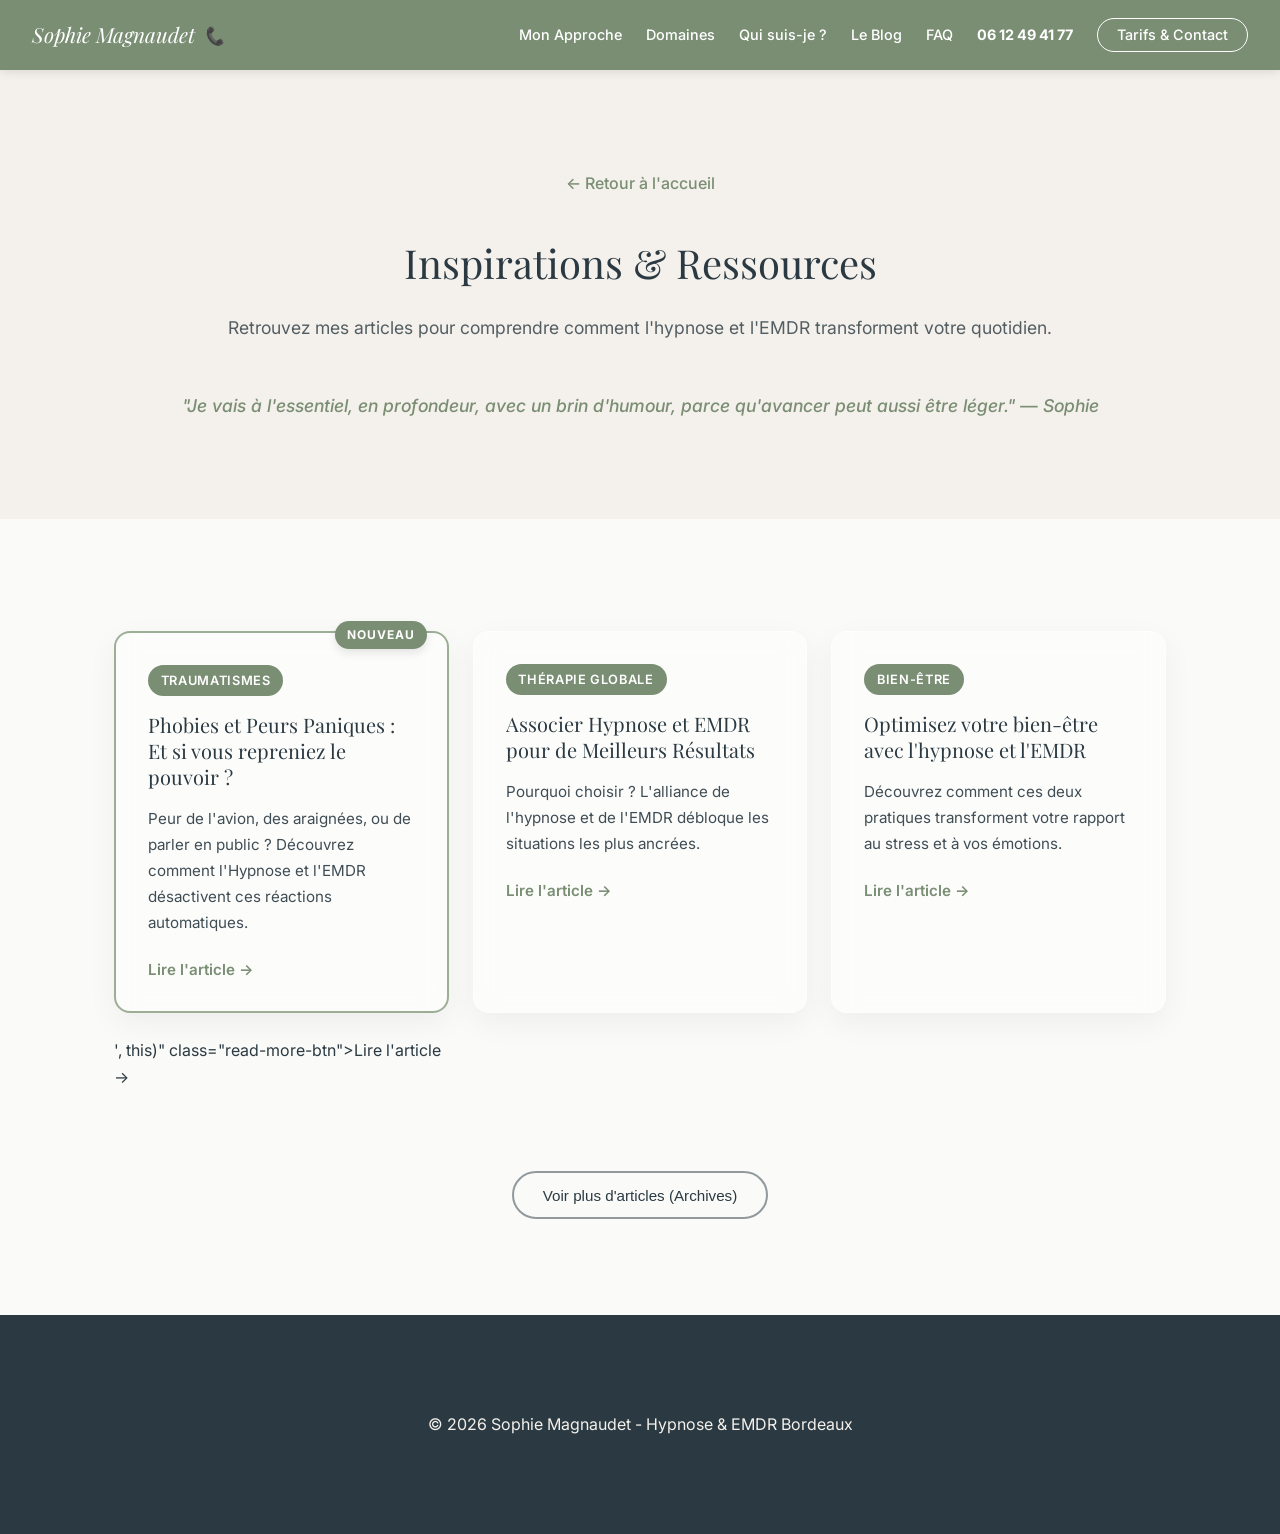
==== commit 19a001d2: "Add files via upload" ====
--- a/blog.html
+++ b/blog.html
@@ -66,7 +66,7 @@
             <h1 class="section-title">Inspirations & Ressources</h1>
             <p class="section-subtitle">Retrouvez mes articles pour comprendre comment l'hypnose et l'EMDR transforment votre quotidien.</p>
             <div class="text-center" style="margin-bottom: 3rem;">
-                <p class="glass-author" style="font-size: 1.1rem; font-style: italic;">"Je travaille vite, en profondeur, avec un brin d'humour, parce qu'avancer peut aussi être léger." — Sophie</p>
+                <p class="glass-author" style="font-size: 1.1rem; font-style: italic;">"Je vais à l'essentiel, en profondeur, avec un brin d'humour, parce qu'avancer peut aussi être léger." — Sophie</p>
             </div>
         </div>
     </header>
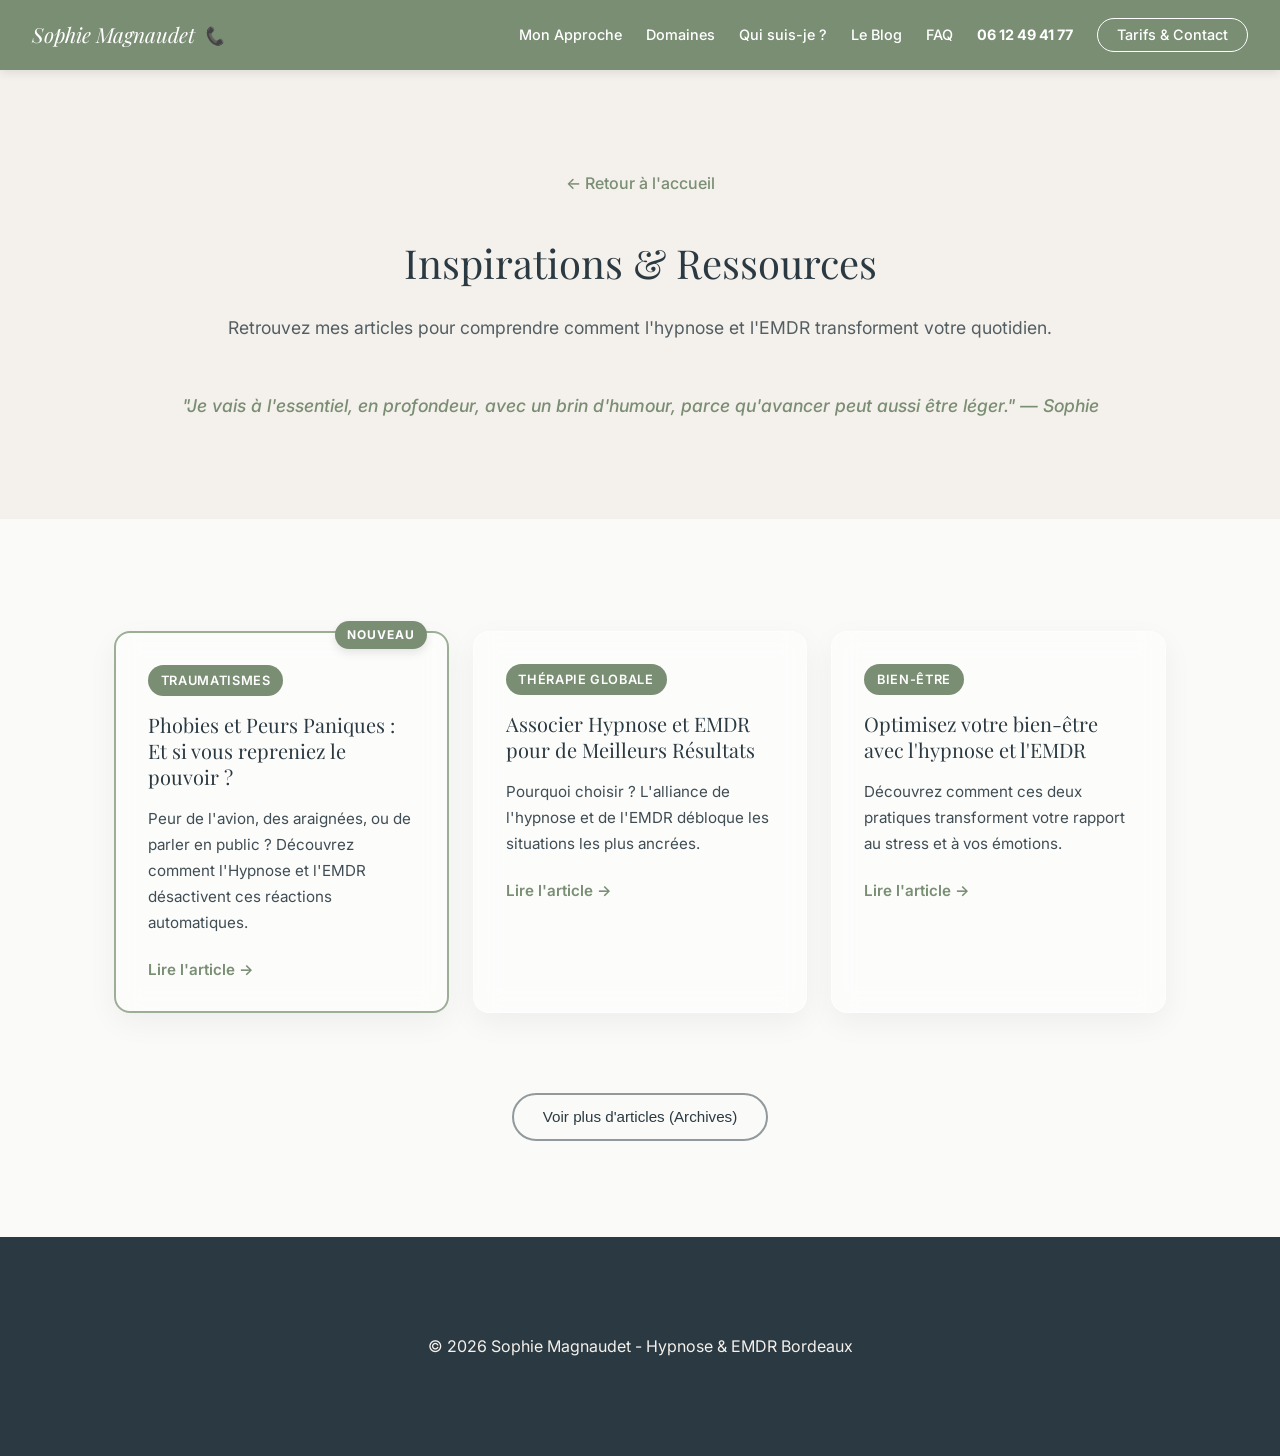
==== commit 0372d077: "Add files via upload" ====
--- a/blog.html
+++ b/blog.html
@@ -121,7 +121,6 @@
                         <button class="read-more-btn" onclick="toggleInline('art-4', this)">Refermer ↑</button>
                     </div>
                     <button onclick="toggleInline('art-4', this)" class="read-more-btn">Lire l'article →</button>
-                </article>', this)" class="read-more-btn">Lire l'article →</button>
                 </article>
 
             </div>
